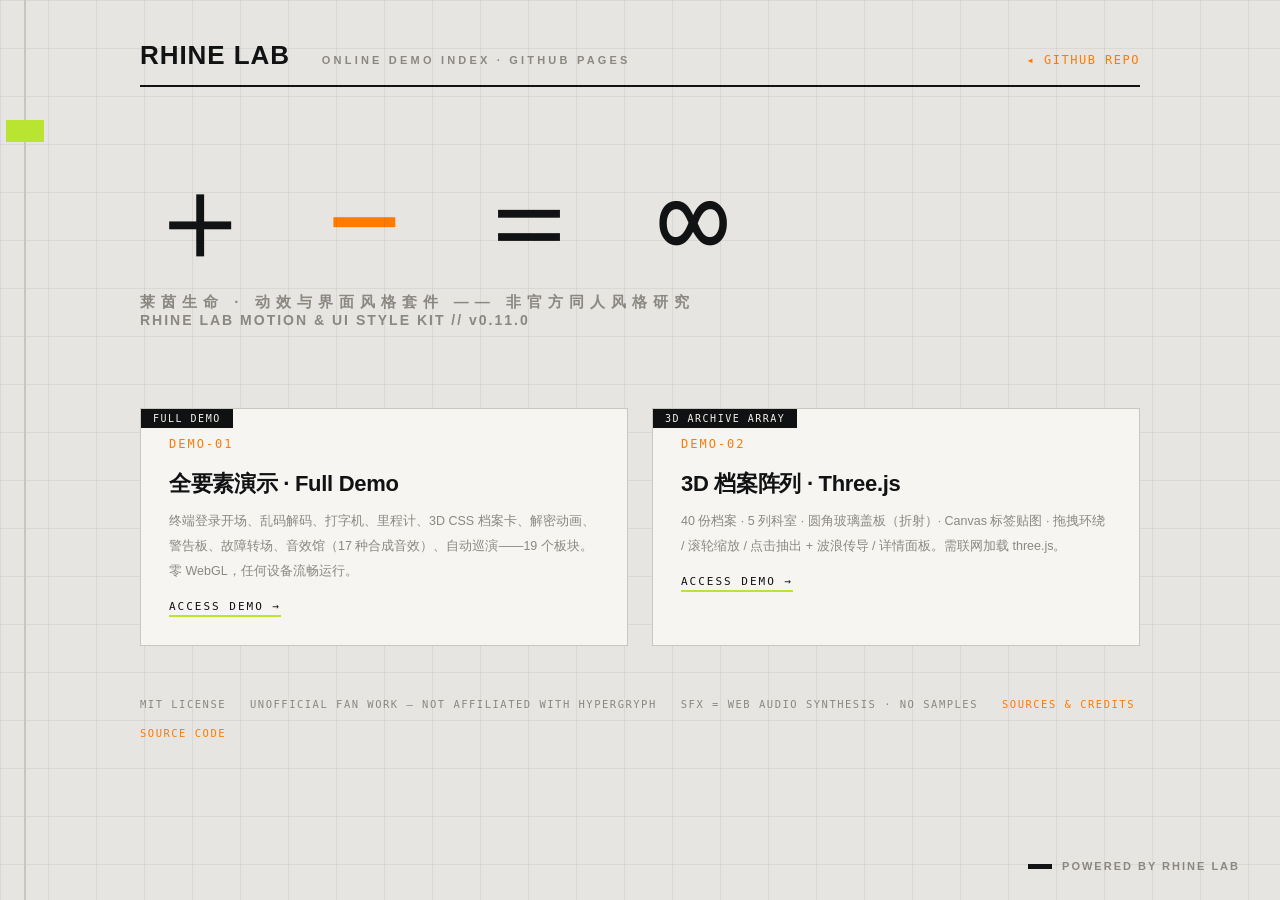
==== index.html @ fb7b7bb3 "Add GitHub Pages landing page + live demo links" ====
<!DOCTYPE html>
<html lang="zh-CN">
<head>
<meta charset="UTF-8">
<meta name="viewport" content="width=device-width, initial-scale=1.0">
<title>RHINE LAB — rhine-lab-motion · 在线演示 / Live Demo</title>
<link rel="stylesheet" href="assets/starter/rhinelab.css">
<style>
  .land { max-width: 1080px; margin: 0 auto; padding: 0 40px 80px; }
  .land-hero { padding: 72px 0 40px; }
  .land-hero .inf { font-family: var(--rl-font-mono); font-size: clamp(56px, 10vw, 120px); line-height: 1; letter-spacing: -2px; }
  .land-hero .inf .o { color: var(--rl-orange); }
  .land-hero .cn { font-size: 15px; letter-spacing: 6px; color: var(--rl-mute); margin-top: 14px; font-weight: 600; }
  .cards { display: grid; grid-template-columns: repeat(auto-fit, minmax(300px, 1fr)); gap: 24px; margin-top: 40px; }
  .card { display: block; text-decoration: none; color: var(--rl-ink); background: var(--rl-card);
    border: 1px solid var(--rl-faint); padding: 28px; position: relative;
    transition: transform 0.28s cubic-bezier(0.33,1,0.68,1), border-color 0.28s, box-shadow 0.28s; }
  .card:hover { transform: translateY(-6px); border-color: var(--rl-ink); box-shadow: 0 16px 36px rgba(17,18,20,0.15); }
  .card .tab { position: absolute; top: 0; left: 0; background: var(--rl-plate); color: var(--rl-ink-inv);
    font-family: var(--rl-font-mono); font-size: 10px; letter-spacing: 1.5px; padding: 4px 12px; }
  .card h2 { font-size: 22px; font-weight: 700; letter-spacing: -0.3px; margin: 18px 0 6px; }
  .card .no { font-family: var(--rl-font-mono); font-size: 12px; color: var(--rl-orange); letter-spacing: 2px; }
  .card p { font-size: 12.5px; line-height: 2; color: var(--rl-mute); margin-top: 10px; }
  .card .go { display: inline-block; margin-top: 16px; font-family: var(--rl-font-mono); font-size: 11px;
    letter-spacing: 2px; color: var(--rl-ink); border-bottom: 2px solid var(--rl-lime); padding-bottom: 2px; }
  .meta { font-family: var(--rl-font-mono); font-size: 10.5px; letter-spacing: 1.5px; color: var(--rl-mute);
    display: flex; flex-wrap: wrap; gap: 8px 24px; margin-top: 48px; line-height: 2; }
  .meta a { color: var(--rl-orange); text-decoration: none; }
  .meta a:hover { text-decoration: underline; }
  .hud-os a { color: var(--rl-orange); text-decoration: none; font-family: var(--rl-font-mono); font-size: 12px; letter-spacing: 1.5px; }
</style>
</head>
<body>
<div class="rail"></div>

<div class="land">
  <header class="hud-header">
    <div class="hud-title" data-scramble data-seed="1">RHINE LAB</div>
    <div class="hud-sub" data-scramble data-seed="2">ONLINE DEMO INDEX · GITHUB PAGES</div>
    <div class="hud-os"><a href="https://github.com/Rad-Weed/rhine-lab-motion" target="_blank" rel="noopener">◂ GITHUB REPO</a></div>
  </header>

  <section class="land-hero">
    <div class="inf" aria-hidden="true">＋ <span class="o">−</span> ＝ ∞</div>
    <div class="cn" data-cjk>莱茵生命 · 动效与界面风格套件 —— 非官方同人风格研究</div>
    <div class="hero-sub" data-type>RHINE LAB MOTION &amp; UI STYLE KIT // v0.11.0</div>
  </section>

  <div class="cards">
    <a class="card" href="assets/starter/index.html">
      <span class="tab">FULL DEMO</span>
      <div class="no">DEMO-01</div>
      <h2>全要素演示 · Full Demo</h2>
      <p>终端登录开场、乱码解码、打字机、里程计、3D CSS 档案卡、解密动画、警告板、故障转场、音效馆（17 种合成音效）、自动巡演——19 个板块。零 WebGL，任何设备流畅运行。</p>
      <span class="go">ACCESS DEMO →</span>
    </a>
    <a class="card" href="assets/starter/scene3d.html">
      <span class="tab">3D ARCHIVE ARRAY</span>
      <div class="no">DEMO-02</div>
      <h2>3D 档案阵列 · Three.js</h2>
      <p>40 份档案 · 5 列科室 · 圆角玻璃盖板（折射）· Canvas 标签贴图 · 拖拽环绕 / 滚轮缩放 / 点击抽出 + 波浪传导 / 详情面板。需联网加载 three.js。</p>
      <span class="go">ACCESS DEMO →</span>
    </a>
  </div>

  <div class="meta">
    <span>MIT LICENSE</span>
    <span>UNOFFICIAL FAN WORK — NOT AFFILIATED WITH HYPERGRYPH</span>
    <span>SFX = WEB AUDIO SYNTHESIS · NO SAMPLES</span>
    <span><a href="https://github.com/Rad-Weed/rhine-lab-motion/blob/main/references/sources.md" target="_blank" rel="noopener">SOURCES &amp; CREDITS</a></span>
    <span><a href="https://github.com/Rad-Weed/rhine-lab-motion" target="_blank" rel="noopener">SOURCE CODE</a></span>
  </div>
</div>

<div class="hud-footer"><i></i>POWERED BY RHINE LAB</div>

<script src="assets/starter/rhinelab.js"></script>
</body>
</html>
---- assets/starter/rhinelab.css ----
:root {
  /* ── Rhine Lab design tokens ── */
  --rl-paper: #e7e5e1;
  --rl-card: #f6f5f2;
  --rl-tab: #e2e0dc;
  --rl-faint: #c9c6c0;
  --rl-mute: #8b8882;
  --rl-ink: #111214;
  --rl-ink-inv: #f2f0eb;
  --rl-plate: #101112;
  --rl-orange: #ff7b00;
  --rl-orange-deep: #e35d00;
  --rl-lime: #b9e432;
  --rl-grid: rgba(17, 18, 20, 0.06);
  --rl-font-sans: "Montserrat", "MiSans", "Noto Sans CJK SC", "Source Han Sans SC", "PingFang SC", "Microsoft YaHei", sans-serif;
  --rl-font-mono: "JetBrains Mono", ui-monospace, Consolas, monospace;
}

* { margin: 0; padding: 0; box-sizing: border-box; }

html { scroll-behavior: smooth; }

body {
  background: var(--rl-paper);
  color: var(--rl-ink);
  font-family: var(--rl-font-sans);
  font-weight: 500;
  min-height: 100vh;
  overflow-x: hidden;
  position: relative;
}

/* 方格网格底纹 */
body::before {
  content: "";
  position: fixed;
  inset: 0;
  background-image:
    linear-gradient(var(--rl-grid) 1px, transparent 1px),
    linear-gradient(90deg, var(--rl-grid) 1px, transparent 1px);
  background-size: 48px 48px;
  pointer-events: none;
  z-index: 0;
}

.page { position: relative; z-index: 1; max-width: 1180px; margin: 0 auto; padding: 0 48px; }

/* ── HUD 页眉 ── */
.hud-header {
  display: flex;
  align-items: baseline;
  gap: 32px;
  padding: 40px 0 0;
  border-bottom: 2px solid var(--rl-ink);
  padding-bottom: 14px;
}
.hud-title { font-weight: 700; font-size: 26px; letter-spacing: 0.92px; }
.hud-sub { font-size: 11px; font-weight: 600; letter-spacing: 3.2px; color: var(--rl-mute); }
.hud-os { margin-left: auto; font-size: 12px; letter-spacing: 1px; }
.hud-os .light { font-weight: 300; }
.hud-os .bold { font-weight: 700; }

/* ── 左侧竖轨线 ── */
.rail {
  position: fixed;
  left: max(24px, calc(50% - 590px - 40px));
  top: 0;
  width: 2px;
  height: 100vh;
  background: var(--rl-faint);
  z-index: 2;
}
.rail::after {
  content: "";
  position: absolute;
  top: 120px;
  left: -18px;
  width: 38px;
  height: 22px;
  background: var(--rl-lime);
}

/* ── 章节区块 ── */
.section { padding: 72px 0; }
.section-code {
  font-weight: 600;
  font-size: 15px;
  letter-spacing: -0.045em;
  display: flex;
  align-items: center;
  gap: 10px;
  color: var(--rl-ink);
}
.section-code .badge {
  display: inline-flex;
  align-items: center;
  justify-content: center;
  width: 34px;
  height: 18px;
  border-radius: 9px;
  background: var(--rl-plate);
  color: var(--rl-ink-inv);
  font-family: var(--rl-font-mono);
  font-size: 11px;
}

/* ── 主标题 ── */
.hero { font-size: clamp(44px, 7vw, 88px); font-weight: 700; letter-spacing: -0.5px; line-height: 1.04; margin: 24px 0 8px; }
.hero .accent { color: var(--rl-orange); }
.hero-sub { font-size: 14px; letter-spacing: 2px; color: var(--rl-mute); font-weight: 600; }

/* ── 档案卡 ── */
.dossier {
  background: var(--rl-card);
  border: 1px solid var(--rl-faint);
  padding: 24px 28px;
  position: relative;
}
.dossier .corners span { position: absolute; width: 18px; height: 18px; border-color: var(--rl-ink); border-style: solid; border-width: 0; }
.dossier .corners span:nth-child(1) { top: -1px; left: -1px; border-top-width: 2px; border-left-width: 2px; }
.dossier .corners span:nth-child(2) { top: -1px; right: -1px; border-top-width: 2px; border-right-width: 2px; }
.dossier .corners span:nth-child(3) { bottom: -1px; left: -1px; border-bottom-width: 2px; border-left-width: 2px; }
.dossier .corners span:nth-child(4) { bottom: -1px; right: -1px; border-bottom-width: 2px; border-right-width: 2px; }

/* 数据行（分级入场） */
.data-rows { font-family: var(--rl-font-mono); font-size: 13px; line-height: 2; }
.data-rows .row { display: flex; opacity: 0; transform: translateY(8px); }
.data-rows .row.show { animation: rl-row-in 0.5s cubic-bezier(0.33, 1, 0.68, 1) forwards; }
.data-rows .key { width: 180px; color: var(--rl-mute); }
.data-rows .val { color: var(--rl-ink); }
.data-rows .val.warn { color: var(--rl-orange); }
@keyframes rl-row-in { to { opacity: 1; transform: none; } }

/* ── 里程计数字 ── */
.odometer {
  font-family: var(--rl-font-mono);
  font-weight: 400;
  font-size: 44px;
  color: var(--rl-ink);
  border-bottom: 3px solid var(--rl-ink);
  display: inline-block;
  padding-bottom: 6px;
}

/* ── chip 胶囊 ── */
.chip {
  display: inline-block;
  background: var(--rl-plate);
  color: var(--rl-ink-inv);
  font-size: 13px;
  font-weight: 600;
  letter-spacing: 0.8px;
  padding: 0.6em 0.9em;
  overflow: hidden;
  white-space: nowrap;
}

/* ── 警告板 ── */
.warning { position: relative; margin: 24px 0; }
.warning .bracket-bar {
  height: 46px;
  border-left: 9px solid var(--rl-orange);
  border-right: 9px solid var(--rl-orange);
  display: flex;
  align-items: center;
  gap: 14px;
  padding: 0 20px;
  background: var(--rl-card);
  overflow: hidden;
  width: 0;
  transition: width 0.6s cubic-bezier(0.25, 1, 0.5, 1);
}
.warning.on .bracket-bar { width: 100%; }
.warning .tri { width: 0; height: 0; border-left: 10px solid transparent; border-right: 10px solid transparent; border-bottom: 17px solid var(--rl-orange); }
.warning .word { font-size: 24px; font-weight: 700; letter-spacing: 6px; color: var(--rl-orange); }
.warning .log { font-family: var(--rl-font-mono); font-size: 11px; line-height: 1.8; color: var(--rl-mute); margin-top: 10px; }
.warning .log .hot { color: var(--rl-orange); font-weight: 600; }
.warning .log .blink { display: inline-block; width: 10px; height: 10px; background: var(--rl-orange); vertical-align: -1px; margin-left: 10px; animation: rl-blink 0.5s steps(1) infinite; }
@keyframes rl-blink { 50% { opacity: 0; } }

/* ── 进度条 ── */
.bar { height: 14px; border: 2px solid var(--rl-ink); padding: 2px; margin: 18px 0; }
.bar i { display: block; height: 100%; background: var(--rl-lime); width: 0; transition: width 1.2s cubic-bezier(0.16, 1, 0.3, 1); }
.bar.on i { width: 87%; }

/* ── ∞ 标记落版 ── */
.mark-wrap { padding: 56px 0; text-align: center; }
.mark-caption { font-weight: 700; letter-spacing: 0.062em; font-size: 14px; margin-top: 10px; }
.infinity path { fill: none; stroke: var(--rl-ink); stroke-width: 10; }

/* ── 双语字幕页脚 ── */
.hud-footer {
  position: fixed;
  right: 40px;
  bottom: 28px;
  z-index: 3;
  display: flex;
  align-items: center;
  gap: 10px;
  font-size: 11px;
  font-weight: 600;
  letter-spacing: 2px;
  color: var(--rl-mute);
}
.hud-footer i { width: 24px; height: 5px; background: var(--rl-ink); }

.subtitle-plate {
  position: fixed;
  left: 50%;
  bottom: 64px;
  transform: translateX(-50%);
  background: var(--rl-plate);
  color: var(--rl-ink-inv);
  padding: 10px 18px;
  text-align: center;
  z-index: 3;
}
.subtitle-plate .cn { font-size: 15px; font-weight: 500; letter-spacing: 2px; }
.subtitle-plate .en { font-size: 9px; font-weight: 600; letter-spacing: 3.2px; color: var(--rl-mute); margin-top: 3px; }

/* ── CJK 滑入 ── */
.cjk-in { opacity: 0; transform: translateY(0.25em); }
.cjk-in.show { animation: rl-cjk-in 0.7s cubic-bezier(0.33, 1, 0.68, 1) forwards; }
@keyframes rl-cjk-in { to { opacity: 1; transform: none; } }

/* 深色板区块 */
.plate-block { background: var(--rl-plate); color: var(--rl-ink-inv); padding: 40px; margin: 32px 0; }
.plate-block .dim { color: var(--rl-mute); }

/* ── 3D 档案卡阵列（RhineLabUI 近似） ── */
.card-row { display: flex; gap: 18px; perspective: 1200px; margin-top: 24px; }
.rl-card {
  flex: 1;
  min-height: 200px;
  background: var(--rl-card);
  border: 1px solid var(--rl-faint);
  position: relative;
  transform-style: preserve-3d;
  cursor: pointer;
  padding: 16px;
  transition: transform 0.28s cubic-bezier(0.33, 1, 0.68, 1), border-color 0.28s, box-shadow 0.28s;
}
.rl-card:hover { transform: translateY(-8px) rotateX(3deg); }
.rl-card.selected {
  transform: translateY(-26px);
  border-color: var(--rl-ink);
  box-shadow: 0 18px 40px rgba(17, 18, 20, 0.18);
}
.rl-card .tab {
  position: absolute;
  top: 0;
  left: 0;
  background: var(--rl-plate);
  color: var(--rl-ink-inv);
  font-family: var(--rl-font-mono);
  font-size: 10px;
  letter-spacing: 1.5px;
  padding: 3px 10px;
}
.rl-card h3 { font-size: 15px; font-weight: 600; letter-spacing: -0.3px; margin-top: 28px; }
.rl-card .no { font-family: var(--rl-font-mono); font-size: 12px; color: var(--rl-orange); letter-spacing: 2px; }
.rl-card .meta { font-size: 10px; letter-spacing: 2px; color: var(--rl-mute); margin-top: 8px; }
.rl-card .peek {
  max-height: 0;
  overflow: hidden;
  transition: max-height 0.3s cubic-bezier(0.33, 1, 0.68, 1);
  font-family: var(--rl-font-mono);
  font-size: 11px;
  line-height: 1.9;
  color: var(--rl-mute);
}
.rl-card.selected .peek { max-height: 90px; }
/* 选中波浪：兄弟卡片按 --wave-delay 延迟、--wave 幅度起伏 */
.rl-card.waving { animation: rl-wave 0.9s cubic-bezier(0.33, 1, 0.68, 1); animation-delay: var(--wave-delay, 0ms); }
@keyframes rl-wave {
  30% { transform: translateY(calc(-1 * var(--wave, 6px))); }
  100% { transform: none; }
}

/* ══════════ 全要素演示组件 ══════════ */

/* 右上角步骤指示器 */
.steps {
  position: fixed;
  top: 44px;
  right: 40px;
  display: flex;
  flex-direction: column;
  gap: 14px;
  z-index: 4;
  font-family: var(--rl-font-mono);
}
.steps .st { display: flex; align-items: center; gap: 10px; font-size: 10px; letter-spacing: 2.4px; color: var(--rl-mute); }
.steps .st i {
  width: 8px; height: 8px; border-radius: 50%;
  background: var(--rl-faint); display: inline-block;
}
.steps .st.on i {
  width: 9px; height: 9px;
  background: var(--rl-orange);
  box-shadow: 0 0 0 5px transparent, 0 0 0 2.4px var(--rl-orange);
  border-radius: 50%;
}
.steps .st.on { color: var(--rl-ink); }

/* 权限环（双弧反向旋转） */
.ring-demo { display: flex; gap: 48px; align-items: center; flex-wrap: wrap; }
.ring { position: relative; width: 120px; height: 120px; }
.ring svg { width: 100%; height: 100%; overflow: visible; }
.ring .arc-main { transform-origin: 50% 50%; animation: rl-spin 14s linear infinite; }
.ring .arc-sub { transform-origin: 50% 50%; animation: rl-spin-rev 6s linear infinite; }
@keyframes rl-spin { to { transform: rotate(360deg); } }
@keyframes rl-spin-rev { to { transform: rotate(-360deg); } }
.ring .lbl { position: absolute; inset: 0; display: flex; align-items: center; justify-content: center; font-family: var(--rl-font-mono); font-size: 10px; letter-spacing: 2px; color: var(--rl-mute); }

/* 滚动数字时钟（时/分/秒独立更新） */
.clock { font-family: var(--rl-font-mono); font-size: 40px; color: var(--rl-ink); border-bottom: 3px solid var(--rl-ink); display: inline-block; padding-bottom: 6px; letter-spacing: 2px; }
.clock .seg { display: inline-block; }
.clock .seg.tick { animation: rl-seg-tick 0.28s cubic-bezier(0.33, 1, 0.68, 1); }
@keyframes rl-seg-tick {
  0% { opacity: 0.2; transform: translateY(-6px); filter: blur(2px); }
  100% { opacity: 1; transform: none; filter: none; }
}

/* 解密动画：对角线 + 磨砂→清晰 + 遮挡条退开 */
.decrypt { position: relative; background: var(--rl-card); border: 1px solid var(--rl-faint); padding: 28px; overflow: hidden; cursor: pointer; }
.decrypt .d-lines i { position: absolute; top: 50%; width: 40%; height: 2px; background: var(--rl-orange); transform: scaleX(0); transition: transform 0.7s cubic-bezier(0.33, 1, 0.68, 1); }
.decrypt .d-lines i.l { left: 0; transform-origin: left; }
.decrypt .d-lines i.r { right: 0; transform-origin: right; }
.decrypt.open .d-lines i { transform: scaleX(1); }
.decrypt .d-shield {
  position: absolute; top: 0; right: 0; bottom: 0; width: 72%;
  background: var(--rl-tab);
  display: flex; align-items: center; justify-content: center;
  font-family: var(--rl-font-mono); font-size: 11px; letter-spacing: 3px; color: var(--rl-mute);
  transition: transform 0.8s cubic-bezier(0.25, 1, 0.5, 1) 0.35s;
}
.decrypt.open .d-shield { transform: translateX(105%); }
.decrypt .d-body { opacity: 0; filter: blur(8px); transform: translateY(6px); transition: all 0.7s ease 0.5s; }
.decrypt.open .d-body { opacity: 1; filter: none; transform: none; }
.decrypt .hint { font-size: 10px; letter-spacing: 2px; color: var(--rl-mute); margin-top: 14px; }

/* 机密档案照片（半调网点 + 涂抹） */
.classified { position: relative; width: 240px; aspect-ratio: 3/4; background: #d9d6d0; border: 1px solid rgba(17,18,20,0.35); overflow: hidden; }
.classified::before {
  content: ""; position: absolute; inset: 0;
  background-image: radial-gradient(circle, rgba(17,18,20,0.55) 1.1px, transparent 1.4px);
  background-size: 7px 7px;
}
.classified::after {
  content: ""; position: absolute; left: 50%; bottom: 0; transform: translateX(-50%);
  width: 46%; height: 62%;
  background: #2b2b2d; border-radius: 46% 46% 0 0;
  -webkit-mask-image: radial-gradient(circle at 50% 12%, #000 30%, transparent 32%), linear-gradient(#000, #000);
  mask-image: radial-gradient(circle at 50% 12%, #000 30%, transparent 32%), linear-gradient(#000, #000);
  mask-size: 34px 34px, 78% 60%; mask-position: center top, center bottom; mask-repeat: no-repeat;
  -webkit-mask-size: 34px 34px, 78% 60%; -webkit-mask-position: center top, center bottom; -webkit-mask-repeat: no-repeat;
}
.classified .cls-tag {
  position: absolute; left: 0; right: 0; bottom: 20%;
  background: var(--rl-orange); color: #fff;
  font-size: 11px; font-weight: 700; letter-spacing: 1.5px;
  text-align: center; padding: 4px 0;
}

/* 涂抹条（redacted） */
.redacted { background: var(--rl-orange); color: transparent !important; user-select: none; border-radius: 1px; padding: 0 4px; }

/* 标注 callout：锚点 + 引导线 */
.callout { display: flex; align-items: flex-start; gap: 0; margin: 28px 0; position: relative; }
.callout .anchor { width: 10px; height: 10px; border-radius: 50%; background: var(--rl-ink); margin-top: 4px; flex: none; }
.callout .lead { width: 64px; height: 1.6px; background: var(--rl-ink); margin-top: 8px; flex: none; transform-origin: left; }
.callout.on .lead { animation: rl-lead 0.5s cubic-bezier(0.33, 1, 0.68, 1) both; }
@keyframes rl-lead { from { transform: scaleX(0); } to { transform: scaleX(1); } }
.callout .txt { padding-left: 12px; }
.callout .txt b { display: block; font-size: 18px; font-weight: 700; letter-spacing: -0.3px; }
.callout .txt span { font-size: 12px; color: var(--rl-mute); }

/* 身份块 identity */
.identity { display: flex; gap: 22px; align-items: flex-start; }
.identity .badge-blk {
  width: 112px; height: 78px; background: var(--rl-plate); color: var(--rl-ink-inv);
  display: flex; flex-direction: column; align-items: center; justify-content: center; gap: 4px; flex: none;
}
.identity .badge-blk .inf { font-family: var(--rl-font-mono); font-size: 26px; line-height: 1; }
.identity .badge-blk small { font-size: 6px; letter-spacing: 3px; }
.identity .role { font-size: 14px; color: var(--rl-mute); letter-spacing: 1px; }
.identity .name { font-size: 34px; font-weight: 800; letter-spacing: -0.5px; line-height: 1.15; }
.identity .rule { width: 320px; height: 3px; background: var(--rl-ink); margin-top: 8px; }
.identity .deg { font-family: var(--rl-font-mono); font-size: 12px; color: var(--rl-mute); margin-top: 6px; }

/* 故障撕裂转场（点击触发，0.35s） */
.glitchable { position: relative; }
.glitchable.glitching { animation: rl-glitch 0.35s steps(2, end); }
@keyframes rl-glitch {
  0% { transform: translate(0); filter: none; }
  20% { transform: translate(-6px, 2px); filter: hue-rotate(-30deg); clip-path: inset(12% 0 64% 0); }
  40% { transform: translate(5px, -3px); clip-path: inset(58% 0 8% 0); }
  60% { transform: translate(-3px, 1px); filter: hue-rotate(20deg); clip-path: inset(32% 0 40% 0); }
  80% { transform: translate(4px, -1px); clip-path: inset(76% 0 4% 0); }
  100% { transform: none; filter: none; clip-path: none; }
}
.rl-btn {
  background: var(--rl-plate); color: var(--rl-ink-inv);
  border: none; font-family: var(--rl-font-sans);
  font-size: 12px; font-weight: 600; letter-spacing: 1.5px;
  padding: 10px 22px; cursor: pointer; transition: background 0.2s, transform 0.15s;
}
.rl-btn:hover { background: var(--rl-orange-deep); transform: translateY(-2px); }
.rl-btn:active { transform: translateY(0); }

/* 暗色主题演示（RhineLabUI 暗色值） */
.dark-theme { background: #11181b; color: #e0e3dc; padding: 40px; margin: 32px 0; }
.dark-theme .dim { color: #a6b0b1; }
.dark-theme .rule { border-color: #536166; }
.dark-theme .amber { color: #c5a16b; }

/* 套准点呼吸（idle） */
.reg-dot { width: 14px; height: 14px; border: 2px solid var(--rl-mute); border-radius: 50%; display: inline-block; }
.reg-dot::after { content: ""; display: block; width: 4px; height: 4px; background: var(--rl-lime); border-radius: 50%; margin: 3px auto; animation: rl-reg 3.2s ease-in-out infinite; }
@keyframes rl-reg { 0%, 100% { opacity: 0.35; } 50% { opacity: 1; } }

/* 演示导航 */
.demo-nav { display: flex; flex-wrap: wrap; gap: 10px; padding: 24px 0 8px; position: sticky; top: 0; background: var(--rl-paper); z-index: 5; border-bottom: 1px solid var(--rl-faint); }
.demo-nav a { font-family: var(--rl-font-mono); font-size: 10px; letter-spacing: 1.5px; color: var(--rl-mute); text-decoration: none; padding: 4px 10px; border: 1px solid var(--rl-faint); }
.demo-nav a:hover { color: var(--rl-ink); border-color: var(--rl-ink); }

/* 演示板块标题 */
.demo-h { font-size: 12px; font-weight: 700; letter-spacing: 3px; color: var(--rl-orange); margin: 0 0 18px; }
.demo-grid { display: flex; gap: 32px; flex-wrap: wrap; align-items: flex-start; }

/* ══════════ 终端登录开场（boot） ══════════ */
.boot {
  position: fixed; inset: 0; z-index: 99;
  background: #060708; color: #e0e3dc;
  display: flex; align-items: center; justify-content: center;
  transition: opacity 0.6s ease;
}
.boot.off { opacity: 0; pointer-events: none; }
.boot .b-inner { width: min(560px, 86vw); font-family: var(--rl-font-mono); }
.boot .b-line { font-size: 13px; letter-spacing: 2px; color: #a6b0b1; min-height: 22px; margin: 6px 0; opacity: 0; }
.boot .b-line.show { opacity: 1; }
.boot .b-line.ok { color: #c5a16b; }
.boot .b-ring-wrap { display: flex; justify-content: center; margin: 34px 0; opacity: 0; transition: opacity 0.4s; }
.boot .b-ring-wrap.show { opacity: 1; }
.boot .b-ring { width: 110px; height: 110px; }
.boot .b-ring circle { fill: none; }
.boot .b-ring .r-track { stroke: #536166; stroke-width: 1.5; }
.boot .b-ring .r-arc { stroke: #e0e3dc; stroke-width: 2.5; stroke-linecap: round;
  stroke-dasharray: 264; stroke-dashoffset: 264; transform-origin: 50% 50%; transform: rotate(-90deg); }
.boot.scanning .b-ring .r-arc { transition: stroke-dashoffset 1.4s cubic-bezier(0.33, 1, 0.68, 1); stroke-dashoffset: 30; }
.boot .b-dot { fill: #ff7b00; opacity: 0; transition: opacity 0.3s 1.1s; }
.boot.scanning .b-dot { opacity: 1; }
.boot .b-welcome {
  text-align: center; margin-top: 10px; opacity: 0; transform: translateY(10px);
  transition: all 0.7s cubic-bezier(0.33, 1, 0.68, 1);
  font-family: var(--rl-font-sans);
}
.boot .b-welcome.show { opacity: 1; transform: none; }
.boot .b-welcome .w1 { font-size: 12px; letter-spacing: 4px; color: #a6b0b1; }
.boot .b-welcome .w2 { font-size: clamp(26px, 4.5vw, 40px); font-weight: 700; letter-spacing: 1px; color: #e0e3dc; margin: 8px 0; }
.boot .b-welcome .w2 .amp { color: #c5a16b; }
.boot .b-skip {
  position: absolute; right: 28px; bottom: 24px;
  background: none; border: 1px solid #536166; color: #a6b0b1;
  font-family: var(--rl-font-mono); font-size: 10px; letter-spacing: 2px;
  padding: 8px 16px; cursor: pointer;
}
.boot .b-skip:hover { border-color: #c5a16b; color: #c5a16b; }
.boot .b-flash { position: absolute; inset: 0; background: #f2f0eb; opacity: 0; pointer-events: none; }
.boot.flashing .b-flash { animation: rl-flash 0.9s ease forwards; }
@keyframes rl-flash { 0% { opacity: 0; } 55% { opacity: 1; } 100% { opacity: 0; } }

/* ══════════ 3D 档案阵列（Three.js） ══════════ */
.scene3d {
  position: relative;
  height: 540px;
  background: var(--rl-paper);
  border: 1px solid var(--rl-faint);
  overflow: hidden;
  cursor: grab;
  touch-action: none;
}
.scene3d:active { cursor: grabbing; }
.scene3d canvas { display: block; width: 100%; height: 100%; }
.scene3d .s-hud {
  position: absolute; left: 14px; top: 12px;
  font-family: var(--rl-font-mono); font-size: 10px; letter-spacing: 2px; color: var(--rl-mute);
  pointer-events: none; z-index: 4;
}
.scene3d .s-hud b { color: var(--rl-ink); }
.scene3d .s-hud .sel { color: var(--rl-orange); }
.scene3d .s-tip {
  position: absolute; right: 14px; bottom: 12px;
  font-family: var(--rl-font-mono); font-size: 10px; letter-spacing: 1.5px; color: var(--rl-mute);
  pointer-events: none; z-index: 4;
}
.scene3d .s-fail {
  position: absolute; inset: 0; display: flex; align-items: center; justify-content: center;
  font-family: var(--rl-font-mono); font-size: 12px; letter-spacing: 2px; color: var(--rl-mute);
}

/* 详情面板（选中档案后从右滑入） */
.s-detail {
  position: absolute; top: 14px; right: 14px; bottom: 14px;
  width: min(330px, 86%);
  background: rgba(246, 245, 242, 0.97);
  border: 1px solid var(--rl-ink);
  padding: 20px 22px;
  overflow-y: auto;
  transform: translateX(112%);
  transition: transform 0.42s cubic-bezier(0.33, 1, 0.68, 1);
  z-index: 6;
}
.s-detail.on { transform: none; }
.s-detail .corners span { position: absolute; width: 14px; height: 14px; border: 0 solid var(--rl-ink); }
.s-detail .corners span:nth-child(1) { top: -1px; left: -1px; border-top-width: 2px; border-left-width: 2px; }
.s-detail .corners span:nth-child(2) { top: -1px; right: -1px; border-top-width: 2px; border-right-width: 2px; }
.s-detail .corners span:nth-child(3) { bottom: -1px; left: -1px; border-bottom-width: 2px; border-left-width: 2px; }
.s-detail .corners span:nth-child(4) { bottom: -1px; right: -1px; border-bottom-width: 2px; border-right-width: 2px; }
.s-detail .d-head { display: flex; align-items: center; gap: 10px; font-family: var(--rl-font-mono); font-size: 11px; letter-spacing: 2px; }
.s-detail .d-no { color: var(--rl-orange); font-weight: 600; }
.s-detail .d-cat { color: var(--rl-mute); flex: 1; }
.s-detail .d-close { background: none; border: 1px solid var(--rl-faint); color: var(--rl-mute); font-family: var(--rl-font-mono); font-size: 10px; letter-spacing: 1.5px; padding: 4px 10px; cursor: pointer; }
.s-detail .d-close:hover { border-color: var(--rl-ink); color: var(--rl-ink); }
.s-detail h3 { font-size: 19px; font-weight: 700; letter-spacing: -0.3px; margin: 16px 0 4px; line-height: 1.3; }
.s-detail .d-sub { font-size: 11px; letter-spacing: 1.5px; color: var(--rl-mute); margin-bottom: 14px; }
.s-detail .d-fields { border-top: 2px solid var(--rl-ink); border-bottom: 1px solid var(--rl-faint); padding: 10px 0; margin-bottom: 14px; font-family: var(--rl-font-mono); font-size: 11px; }
.s-detail .d-fields > div { display: flex; justify-content: space-between; padding: 4px 0; }
.s-detail .d-fields span { color: var(--rl-mute); letter-spacing: 1.5px; }
.s-detail .d-fields b { font-weight: 600; }
.s-detail .d-fields b.warn { color: var(--rl-orange); }
.s-detail .d-body { font-size: 12px; line-height: 2; color: var(--rl-ink); opacity: 0; transform: translateY(6px); transition: all 0.5s ease 0.15s; }
.s-detail.on .d-body { opacity: 1; transform: none; }
.s-detail .d-actions { display: flex; gap: 10px; margin-top: 16px; }
.s-detail .rl-btn { flex: 1; padding: 9px 0; font-size: 11px; }

/* ══════════ 扩展板块 ══════════ */

/* 色板对照 */
.swatches { display: flex; flex-wrap: wrap; gap: 14px; }
.sw { width: 128px; }
.sw i { display: block; height: 62px; border: 1px solid var(--rl-faint); transition: transform 0.25s cubic-bezier(0.33, 1, 0.68, 1); }
.sw:hover i { transform: translateY(-4px); }
.sw b { display: block; font-family: var(--rl-font-mono); font-size: 11px; margin-top: 7px; letter-spacing: 1px; }
.sw span { font-family: var(--rl-font-mono); font-size: 10px; color: var(--rl-mute); }

/* 章节黑块（烟雾漂移 + lime 高亮边） */
.section-tile { position: relative; background: var(--rl-plate); color: var(--rl-ink-inv); padding: 46px 38px; overflow: hidden; margin: 26px 0; border-left: 4px solid transparent; transition: border-color 0.3s; }
.section-tile:hover { border-left-color: var(--rl-lime); }
.section-tile .smoke { position: absolute; inset: -20%; background:
  radial-gradient(ellipse 40% 55% at 30% 40%, rgba(255, 255, 255, 0.07), transparent 70%),
  radial-gradient(ellipse 35% 45% at 75% 65%, rgba(255, 255, 255, 0.05), transparent 70%);
  animation: rl-smoke 16s ease-in-out infinite alternate; pointer-events: none; }
@keyframes rl-smoke { from { transform: translate(0, 0) scale(1); } to { transform: translate(4%, -3%) scale(1.08); } }
.section-tile .t-code { position: relative; font-family: var(--rl-font-mono); font-size: 11px; letter-spacing: 2.5px; color: #d9d9d9; }
.section-tile .t-big { position: relative; font-size: clamp(40px, 6vw, 72px); font-weight: 800; letter-spacing: -1px; line-height: 1.02; margin: 12px 0; }
.section-tile .t-cap { position: relative; font-size: 12px; letter-spacing: 2px; color: #8b8882; }
.section-tile .reg2 { position: absolute; right: 26px; top: 24px; width: 12px; height: 12px; border: 2px solid #6c6c6c; border-radius: 50%; }
.section-tile .reg2::after { content: ""; position: absolute; inset: 3px; background: var(--rl-lime); border-radius: 50%; opacity: 0.4; }

/* 终端日志（自动滚动追加） */
.term { background: var(--rl-plate); padding: 18px 22px; height: 250px; overflow: hidden; display: flex; flex-direction: column; justify-content: flex-end; font-family: var(--rl-font-mono); font-size: 11.5px; line-height: 2; }
.term .ln { color: #a6b0b1; white-space: nowrap; overflow: hidden; text-overflow: ellipsis; }
.term .ln .tm { color: #536166; margin-right: 10px; }
.term .ln.hot { color: var(--rl-orange); }
.term .ln.ok { color: var(--rl-lime); }

/* 加载态集合 */
.loaders { display: grid; grid-template-columns: repeat(auto-fit, minmax(190px, 1fr)); gap: 22px; }
.loader { background: var(--rl-card); border: 1px solid var(--rl-faint); padding: 22px; text-align: center; }
.loader .lb { font-family: var(--rl-font-mono); font-size: 10px; letter-spacing: 2px; color: var(--rl-mute); margin-top: 14px; }
.loader .ring svg { width: 64px; height: 64px; }
.ld-blocks { display: flex; gap: 7px; justify-content: center; align-items: center; height: 40px; }
.ld-blocks i { width: 10px; height: 10px; background: var(--rl-ink); animation: rl-pulse 1.2s ease-in-out infinite; }
.ld-blocks i:nth-child(2) { animation-delay: 0.15s; }
.ld-blocks i:nth-child(3) { animation-delay: 0.3s; }
.ld-blocks i:nth-child(4) { animation-delay: 0.45s; }
@keyframes rl-pulse { 0%, 100% { opacity: 0.15; transform: scale(0.8); } 50% { opacity: 1; transform: none; } }
.loader .bar { margin: 14px 0 0; }

/* 检索演示 */
.search-bar { display: flex; border: 2px solid var(--rl-ink); max-width: 540px; }
.search-bar input { flex: 1; min-width: 0; border: none; background: var(--rl-card); font-family: var(--rl-font-mono); font-size: 14px; padding: 12px 16px; outline: none; color: var(--rl-ink); letter-spacing: 1px; }
.search-bar .cnt { background: var(--rl-plate); color: var(--rl-ink-inv); font-family: var(--rl-font-mono); font-size: 12px; display: flex; align-items: center; padding: 0 16px; letter-spacing: 1px; white-space: nowrap; }

/* 品牌排版（原片 13.48s 实测比例） */
.brand-type { background: var(--rl-card); border: 1px solid var(--rl-faint); padding: 40px 36px; max-width: 560px; }
.brand-type .b1 { font-size: 44px; line-height: 48px; letter-spacing: 2.5px; font-weight: 700; }
.brand-type .b2 { font-size: 19px; line-height: 23px; letter-spacing: 0.65px; font-weight: 600; color: var(--rl-mute); margin: 8px 0; }
.brand-type .b3 { font-size: 35px; line-height: 40px; font-weight: 300; letter-spacing: 4px; }
.brand-type .b3 .os { font-weight: 700; letter-spacing: 3px; margin-left: 12px; }
.brand-type .bt-note { font-family: var(--rl-font-mono); font-size: 10px; letter-spacing: 1.5px; color: var(--rl-mute); margin-top: 18px; }

/* 出处致谢 */
.credits { font-family: var(--rl-font-mono); font-size: 11.5px; line-height: 2.15; color: var(--rl-mute); }
.credits b { color: var(--rl-ink); }
.credits a { color: var(--rl-orange); text-decoration: none; }
.credits a:hover { text-decoration: underline; }
.credits .cr-obj { color: #8b8882; }

/* ══════════ 音效馆 ══════════ */
.sfx-grid { display: grid; grid-template-columns: repeat(auto-fill, minmax(150px, 1fr)); gap: 12px; }
.sfx {
  background: var(--rl-card);
  border: 1px solid var(--rl-faint);
  padding: 14px 14px 12px;
  cursor: pointer;
  position: relative;
  overflow: hidden;
  transition: border-color 0.25s, transform 0.2s;
}
.sfx:hover { border-color: var(--rl-ink); transform: translateY(-3px); }
.sfx b { display: block; font-family: var(--rl-font-mono); font-size: 12px; letter-spacing: 1.5px; }
.sfx span { display: block; font-size: 10.5px; color: var(--rl-mute); margin-top: 5px; line-height: 1.6; }
.sfx i { display: inline-block; font-style: normal; font-family: var(--rl-font-mono); font-size: 9px; letter-spacing: 1.5px; color: var(--rl-orange); margin-top: 8px; opacity: 0; transition: opacity 0.2s; }
.sfx:hover i { opacity: 1; }
.sfx.hit { animation: rl-sfx-hit 0.4s cubic-bezier(0.33, 1, 0.68, 1); }
@keyframes rl-sfx-hit { 0% { background: var(--rl-lime); } 100% { background: var(--rl-card); } }
.sfx-all { margin-top: 16px; }

/* ══════════ 自动巡演角标 ══════════ */
.tour-badge {
  position: fixed;
  left: 20px;
  bottom: 20px;
  z-index: 60;
  background: var(--rl-plate);
  color: var(--rl-ink-inv);
  border: 1px solid #536166;
  font-family: var(--rl-font-mono);
  font-size: 10px;
  letter-spacing: 2px;
  padding: 10px 16px;
  cursor: pointer;
  display: flex;
  align-items: center;
  gap: 10px;
  user-select: none;
  transition: border-color 0.25s;
}
.tour-badge:hover { border-color: var(--rl-lime); }
.tour-badge b { color: var(--rl-lime); font-weight: 600; }
.tour-badge.paused b { color: var(--rl-mute); }
.tour-badge span { color: #a6b0b1; }


/* ══════════ FUI 语法演示（CSS-only） ══════════ */
.fui-grid { display: grid; grid-template-columns: repeat(auto-fit, minmax(230px, 1fr)); gap: 22px; }
.hud-panel { position: relative; border: 1px solid var(--rl-faint); background: var(--rl-card); padding: 22px; overflow: hidden; }
.hud-panel::before, .hud-panel::after { content: ""; position: absolute; width: 16px; height: 16px; z-index: 2; }
.hud-panel::before { top: -1px; left: -1px; border-top: 2px solid var(--rl-ink); border-left: 2px solid var(--rl-ink); }
.hud-panel::after { bottom: -1px; right: -1px; border-bottom: 2px solid var(--rl-ink); border-right: 2px solid var(--rl-ink); }
.hud-panel .tag { font-family: var(--rl-font-mono); font-size: 9px; letter-spacing: 2px; color: var(--rl-mute); }
.readout { font-family: var(--rl-font-mono); font-variant-numeric: tabular-nums; font-size: 34px; letter-spacing: 1px; margin: 10px 0 6px; }
.readout small { font-size: 12px; color: var(--rl-mute); }
.scanlines { position: relative; }
.scanlines::after { content: ""; position: absolute; inset: 0; pointer-events: none;
  background: repeating-linear-gradient(0deg, rgba(17, 18, 20, 0.035) 0 1px, transparent 1px 3px); }
.radar { position: relative; width: 110px; height: 110px; margin: 8px auto; border: 1px solid var(--rl-mute); border-radius: 50%; }
.radar::before { content: ""; position: absolute; inset: 18%; border: 1px solid var(--rl-faint); border-radius: 50%; }
.radar::after { content: ""; position: absolute; inset: 0; border-radius: 50%;
  background: conic-gradient(from 0deg, rgba(255, 123, 0, 0.3), transparent 70deg);
  animation: rl-spin 3.6s linear infinite; }
.radar .blip { position: absolute; width: 6px; height: 6px; background: var(--rl-ink); border-radius: 50%; top: 26%; left: 62%; }
.grid-bg { position: relative; }
.grid-bg::before { content: ""; position: absolute; inset: 0;
  background-image: linear-gradient(rgba(17, 18, 20, 0.07) 1px, transparent 1px),
    linear-gradient(90deg, rgba(17, 18, 20, 0.07) 1px, transparent 1px);
  background-size: 28px 28px;
  -webkit-mask-image: radial-gradient(ellipse at center, #000 35%, transparent 78%);
  mask-image: radial-gradient(ellipse at center, #000 35%, transparent 78%); }
.grid-bg > * { position: relative; z-index: 1; }
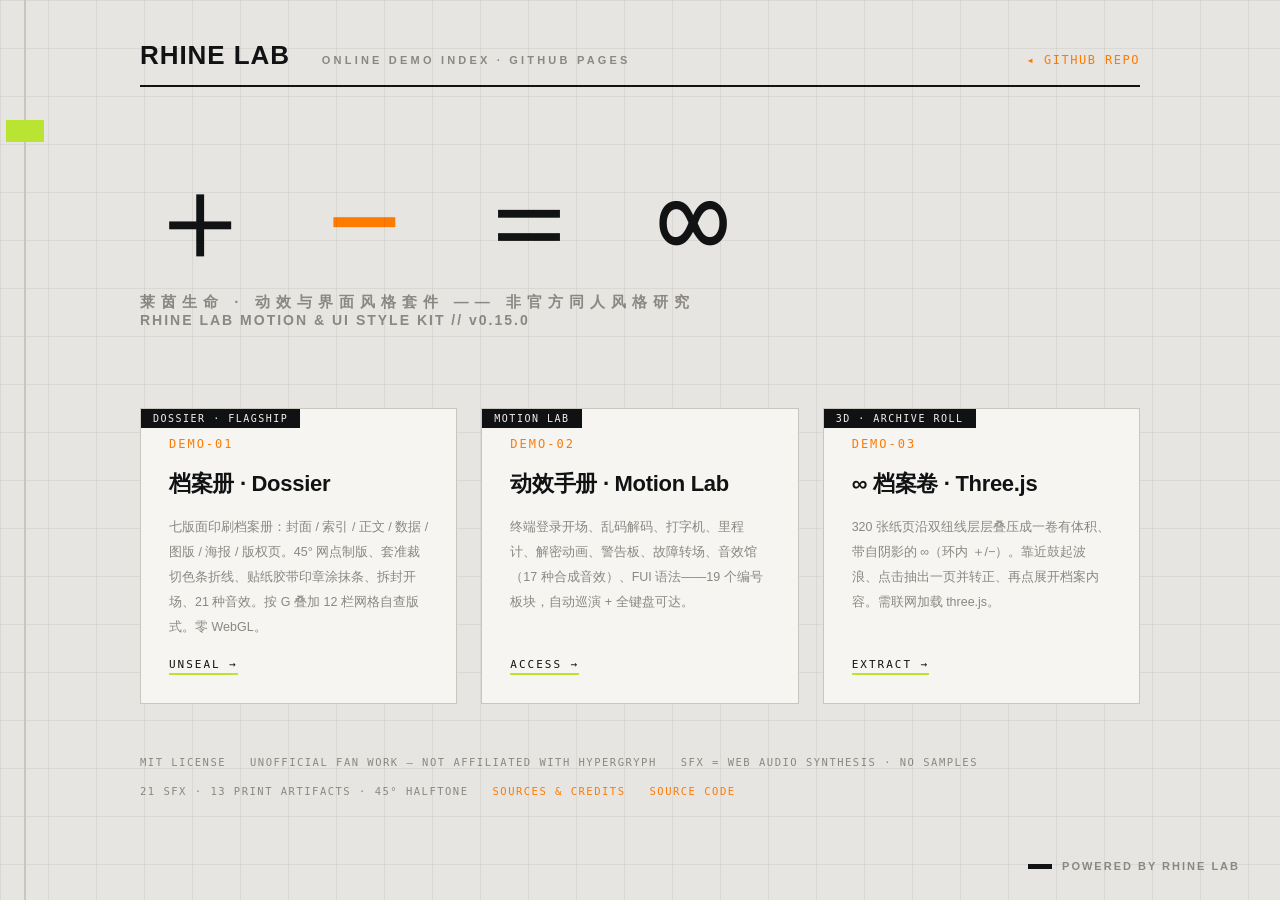
==== commit dde96439: "Docs: README rewritten for v0.15.0 — editorial design system, three demos (dossier / motion lab / ar" ====
--- a/index.html
+++ b/index.html
@@ -12,7 +12,7 @@
   .land-hero .inf .o { color: var(--rl-orange); }
   .land-hero .cn { font-size: 15px; letter-spacing: 6px; color: var(--rl-mute); margin-top: 14px; font-weight: 600; }
   .cards { display: grid; grid-template-columns: repeat(auto-fit, minmax(300px, 1fr)); gap: 24px; margin-top: 40px; }
-  .card { display: block; text-decoration: none; color: var(--rl-ink); background: var(--rl-card);
+  .card { display: flex; flex-direction: column; text-decoration: none; color: var(--rl-ink); background: var(--rl-card);
     border: 1px solid var(--rl-faint); padding: 28px; position: relative;
     transition: transform 0.28s cubic-bezier(0.33,1,0.68,1), border-color 0.28s, box-shadow 0.28s; }
   .card:hover { transform: translateY(-6px); border-color: var(--rl-ink); box-shadow: 0 16px 36px rgba(17,18,20,0.15); }
@@ -21,7 +21,7 @@
   .card h2 { font-size: 22px; font-weight: 700; letter-spacing: -0.3px; margin: 18px 0 6px; }
   .card .no { font-family: var(--rl-font-mono); font-size: 12px; color: var(--rl-orange); letter-spacing: 2px; }
   .card p { font-size: 12.5px; line-height: 2; color: var(--rl-mute); margin-top: 10px; }
-  .card .go { display: inline-block; margin-top: 16px; font-family: var(--rl-font-mono); font-size: 11px;
+  .card .go { display: inline-block; margin-top: auto; padding-top: 18px; align-self: flex-start; font-family: var(--rl-font-mono); font-size: 11px;
     letter-spacing: 2px; color: var(--rl-ink); border-bottom: 2px solid var(--rl-lime); padding-bottom: 2px; }
   .meta { font-family: var(--rl-font-mono); font-size: 10.5px; letter-spacing: 1.5px; color: var(--rl-mute);
     display: flex; flex-wrap: wrap; gap: 8px 24px; margin-top: 48px; line-height: 2; }
@@ -43,23 +43,30 @@
   <section class="land-hero">
     <div class="inf" aria-hidden="true">＋ <span class="o">−</span> ＝ ∞</div>
     <div class="cn" data-cjk>莱茵生命 · 动效与界面风格套件 —— 非官方同人风格研究</div>
-    <div class="hero-sub" data-type>RHINE LAB MOTION &amp; UI STYLE KIT // v0.11.0</div>
+    <div class="hero-sub" data-type>RHINE LAB MOTION &amp; UI STYLE KIT // v0.15.0</div>
   </section>
 
   <div class="cards">
     <a class="card" href="assets/starter/index.html">
-      <span class="tab">FULL DEMO</span>
+      <span class="tab">DOSSIER · FLAGSHIP</span>
       <div class="no">DEMO-01</div>
-      <h2>全要素演示 · Full Demo</h2>
-      <p>终端登录开场、乱码解码、打字机、里程计、3D CSS 档案卡、解密动画、警告板、故障转场、音效馆（17 种合成音效）、自动巡演——19 个板块。零 WebGL，任何设备流畅运行。</p>
-      <span class="go">ACCESS DEMO →</span>
+      <h2>档案册 · Dossier</h2>
+      <p>七版面印刷档案册：封面 / 索引 / 正文 / 数据 / 图版 / 海报 / 版权页。45° 网点制版、套准裁切色条折线、贴纸胶带印章涂抹条、拆封开场、21 种音效。按 G 叠加 12 栏网格自查版式。零 WebGL。</p>
+      <span class="go">UNSEAL →</span>
+    </a>
+    <a class="card" href="assets/starter/motion-lab.html">
+      <span class="tab">MOTION LAB</span>
+      <div class="no">DEMO-02</div>
+      <h2>动效手册 · Motion Lab</h2>
+      <p>终端登录开场、乱码解码、打字机、里程计、解密动画、警告板、故障转场、音效馆（17 种合成音效）、FUI 语法——19 个编号板块，自动巡演 + 全键盘可达。</p>
+      <span class="go">ACCESS →</span>
     </a>
     <a class="card" href="assets/starter/scene3d.html">
-      <span class="tab">3D ARCHIVE ARRAY</span>
-      <div class="no">DEMO-02</div>
-      <h2>3D 档案阵列 · Three.js</h2>
-      <p>40 份档案 · 5 列科室 · 圆角玻璃盖板（折射）· Canvas 标签贴图 · 拖拽环绕 / 滚轮缩放 / 点击抽出 + 波浪传导 / 详情面板。需联网加载 three.js。</p>
-      <span class="go">ACCESS DEMO →</span>
+      <span class="tab">3D · ARCHIVE ROLL</span>
+      <div class="no">DEMO-03</div>
+      <h2>∞ 档案卷 · Three.js</h2>
+      <p>320 张纸页沿双纽线层层叠压成一卷有体积、带自阴影的 ∞（环内 ＋/−）。靠近鼓起波浪、点击抽出一页并转正、再点展开档案内容。需联网加载 three.js。</p>
+      <span class="go">EXTRACT →</span>
     </a>
   </div>
 
@@ -67,6 +74,7 @@
     <span>MIT LICENSE</span>
     <span>UNOFFICIAL FAN WORK — NOT AFFILIATED WITH HYPERGRYPH</span>
     <span>SFX = WEB AUDIO SYNTHESIS · NO SAMPLES</span>
+    <span>21 SFX · 13 PRINT ARTIFACTS · 45° HALFTONE</span>
     <span><a href="https://github.com/Rad-Weed/rhine-lab-motion/blob/main/references/sources.md" target="_blank" rel="noopener">SOURCES &amp; CREDITS</a></span>
     <span><a href="https://github.com/Rad-Weed/rhine-lab-motion" target="_blank" rel="noopener">SOURCE CODE</a></span>
   </div>
--- a/assets/starter/rhinelab.css
+++ b/assets/starter/rhinelab.css
@@ -81,7 +81,7 @@
 }
 
 /* ── 章节区块 ── */
-.section { padding: 72px 0; }
+.section { padding: 130px 0; }
 .section-code {
   font-weight: 600;
   font-size: 15px;
@@ -214,7 +214,9 @@
   padding: 10px 18px;
   text-align: center;
   z-index: 3;
-}
+  animation: rl-plate-in 0.8s cubic-bezier(0.33, 1, 0.68, 1) 0.9s both;
+}
+@keyframes rl-plate-in { from { opacity: 0; transform: translateX(-50%) translateY(14px); } to { opacity: 1; transform: translateX(-50%) translateY(0); } }
 .subtitle-plate .cn { font-size: 15px; font-weight: 500; letter-spacing: 2px; }
 .subtitle-plate .en { font-size: 9px; font-weight: 600; letter-spacing: 3.2px; color: var(--rl-mute); margin-top: 3px; }
 
@@ -424,6 +426,7 @@
 .demo-nav { display: flex; flex-wrap: wrap; gap: 10px; padding: 24px 0 8px; position: sticky; top: 0; background: var(--rl-paper); z-index: 5; border-bottom: 1px solid var(--rl-faint); }
 .demo-nav a { font-family: var(--rl-font-mono); font-size: 10px; letter-spacing: 1.5px; color: var(--rl-mute); text-decoration: none; padding: 4px 10px; border: 1px solid var(--rl-faint); }
 .demo-nav a:hover { color: var(--rl-ink); border-color: var(--rl-ink); }
+.page > section[id], .mark-wrap { scroll-margin-top: 96px; }
 
 /* 演示板块标题 */
 .demo-h { font-size: 12px; font-weight: 700; letter-spacing: 3px; color: var(--rl-orange); margin: 0 0 18px; }
@@ -460,7 +463,22 @@
 .boot .b-welcome .w1 { font-size: 12px; letter-spacing: 4px; color: #a6b0b1; }
 .boot .b-welcome .w2 { font-size: clamp(26px, 4.5vw, 40px); font-weight: 700; letter-spacing: 1px; color: #e0e3dc; margin: 8px 0; }
 .boot .b-welcome .w2 .amp { color: #c5a16b; }
-.boot .b-skip {
+.boot .b-enter {
+  display: none;
+  text-align: center;
+  margin-top: 26px;
+  font-family: var(--rl-font-mono);
+  font-size: 13px;
+  letter-spacing: 3px;
+  color: #c5a16b;
+  border: 1px solid #536166;
+  padding: 12px 30px;
+  cursor: pointer;
+  animation: rl-enter-pulse 2.2s ease-in-out infinite;
+}
+.boot.standby .b-enter { display: inline-block; }
+@keyframes rl-enter-pulse { 50% { border-color: #c5a16b; color: #e0e3dc; } }
+.b-skip {
   position: absolute; right: 28px; bottom: 24px;
   background: none; border: 1px solid #536166; color: #a6b0b1;
   font-family: var(--rl-font-mono); font-size: 10px; letter-spacing: 2px;
@@ -539,7 +557,7 @@
 
 /* 色板对照 */
 .swatches { display: flex; flex-wrap: wrap; gap: 14px; }
-.sw { width: 128px; }
+.sw { width: 128px; cursor: pointer; }
 .sw i { display: block; height: 62px; border: 1px solid var(--rl-faint); transition: transform 0.25s cubic-bezier(0.33, 1, 0.68, 1); }
 .sw:hover i { transform: translateY(-4px); }
 .sw b { display: block; font-family: var(--rl-font-mono); font-size: 11px; margin-top: 7px; letter-spacing: 1px; }
@@ -580,8 +598,12 @@
 .loader .bar { margin: 14px 0 0; }
 
 /* 检索演示 */
-.search-bar { display: flex; border: 2px solid var(--rl-ink); max-width: 540px; }
-.search-bar input { flex: 1; min-width: 0; border: none; background: var(--rl-card); font-family: var(--rl-font-mono); font-size: 14px; padding: 12px 16px; outline: none; color: var(--rl-ink); letter-spacing: 1px; }
+.search-bar { position: relative; display: flex; border: 2px solid var(--rl-ink); max-width: 540px; }
+.search-bar input { flex: 1; min-width: 0; border: none; background: var(--rl-card); font-family: var(--rl-font-mono); font-size: 14px; padding: 12px 16px; outline: none; color: var(--rl-ink); letter-spacing: 1px; caret-color: transparent; }
+.search-bar:focus-within { border-color: var(--rl-orange); }
+.search-caret { position: absolute; width: 9px; background: var(--rl-orange); pointer-events: none; z-index: 2;
+  display: none; animation: rl-caret-blink 1.06s step-end infinite; }
+@keyframes rl-caret-blink { 50% { opacity: 0; } }
 .search-bar .cnt { background: var(--rl-plate); color: var(--rl-ink-inv); font-family: var(--rl-font-mono); font-size: 12px; display: flex; align-items: center; padding: 0 16px; letter-spacing: 1px; white-space: nowrap; }
 
 /* 品牌排版（原片 13.48s 实测比例） */
@@ -657,12 +679,14 @@
 .scanlines { position: relative; }
 .scanlines::after { content: ""; position: absolute; inset: 0; pointer-events: none;
   background: repeating-linear-gradient(0deg, rgba(17, 18, 20, 0.035) 0 1px, transparent 1px 3px); }
-.radar { position: relative; width: 110px; height: 110px; margin: 8px auto; border: 1px solid var(--rl-mute); border-radius: 50%; }
+.radar { position: relative; width: 110px; height: 110px; margin: 8px auto; border: 1px solid var(--rl-mute); border-radius: 50%; overflow: hidden; }
 .radar::before { content: ""; position: absolute; inset: 18%; border: 1px solid var(--rl-faint); border-radius: 50%; }
-.radar::after { content: ""; position: absolute; inset: 0; border-radius: 50%;
+.radar .sweep { position: absolute; inset: 0; border-radius: 50%;
   background: conic-gradient(from 0deg, rgba(255, 123, 0, 0.3), transparent 70deg);
-  animation: rl-spin 3.6s linear infinite; }
+  will-change: transform; }
 .radar .blip { position: absolute; width: 6px; height: 6px; background: var(--rl-ink); border-radius: 50%; top: 26%; left: 62%; }
+.radar .blip.ping { animation: rl-blip-flash 0.6s ease-out; }
+@keyframes rl-blip-flash { 0% { background: var(--rl-orange); box-shadow: 0 0 10px var(--rl-orange); transform: scale(1.8); } }
 .grid-bg { position: relative; }
 .grid-bg::before { content: ""; position: absolute; inset: 0;
   background-image: linear-gradient(rgba(17, 18, 20, 0.07) 1px, transparent 1px),
@@ -671,3 +695,10 @@
   -webkit-mask-image: radial-gradient(ellipse at center, #000 35%, transparent 78%);
   mask-image: radial-gradient(ellipse at center, #000 35%, transparent 78%); }
 .grid-bg > * { position: relative; z-index: 1; }
+
+/* 键盘焦点描边（可访问性） */
+.sfx:focus-visible, .sw:focus-visible, .rl-card:focus-visible, .decrypt:focus-visible,
+.search-bar:focus-within, .tour-badge:focus-visible {
+  outline: 2px solid var(--rl-orange);
+  outline-offset: 2px;
+}
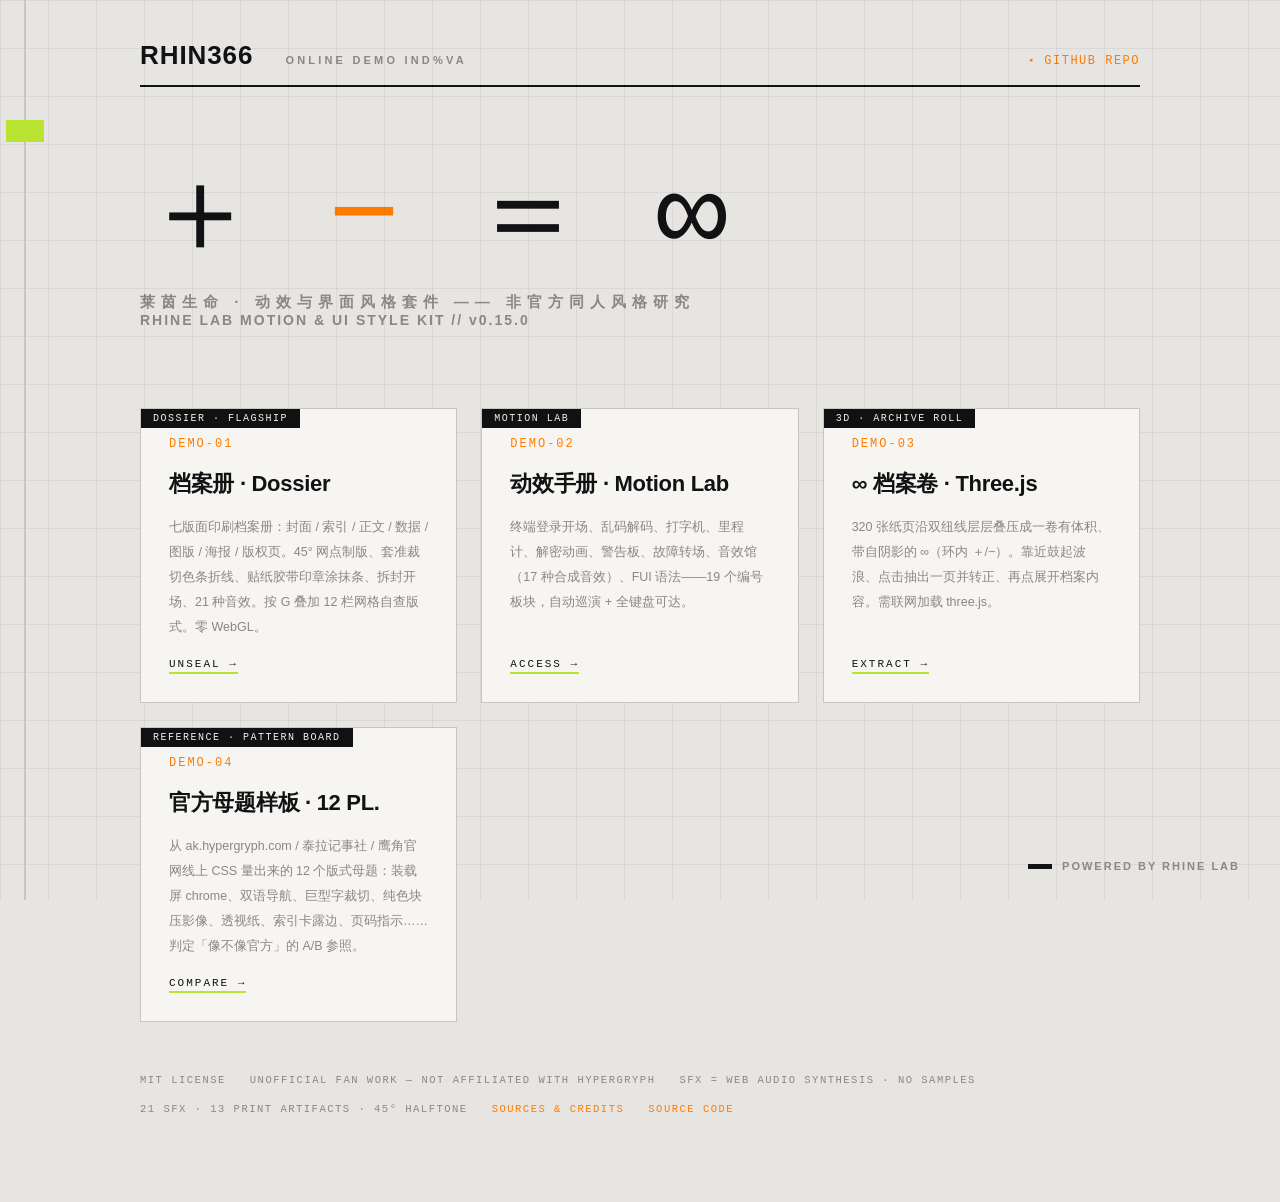
==== commit 6f89bf8c: "v0.17.0: measured official sites (ak.hypergryph.com / terra-historicus / hypergryph.com) — single-ac" ====
--- a/index.html
+++ b/index.html
@@ -68,6 +68,13 @@
       <p>320 张纸页沿双纽线层层叠压成一卷有体积、带自阴影的 ∞（环内 ＋/−）。靠近鼓起波浪、点击抽出一页并转正、再点展开档案内容。需联网加载 three.js。</p>
       <span class="go">EXTRACT →</span>
     </a>
+    <a class="card" href="assets/starter/pattern-board.html">
+      <span class="tab">REFERENCE · PATTERN BOARD</span>
+      <div class="no">DEMO-04</div>
+      <h2>官方母题样板 · 12 PL.</h2>
+      <p>从 ak.hypergryph.com / 泰拉记事社 / 鹰角官网线上 CSS 量出来的 12 个版式母题：装载屏 chrome、双语导航、巨型字裁切、纯色块压影像、透视纸、索引卡露边、页码指示……判定「像不像官方」的 A/B 参照。</p>
+      <span class="go">COMPARE →</span>
+    </a>
   </div>
 
   <div class="meta">
